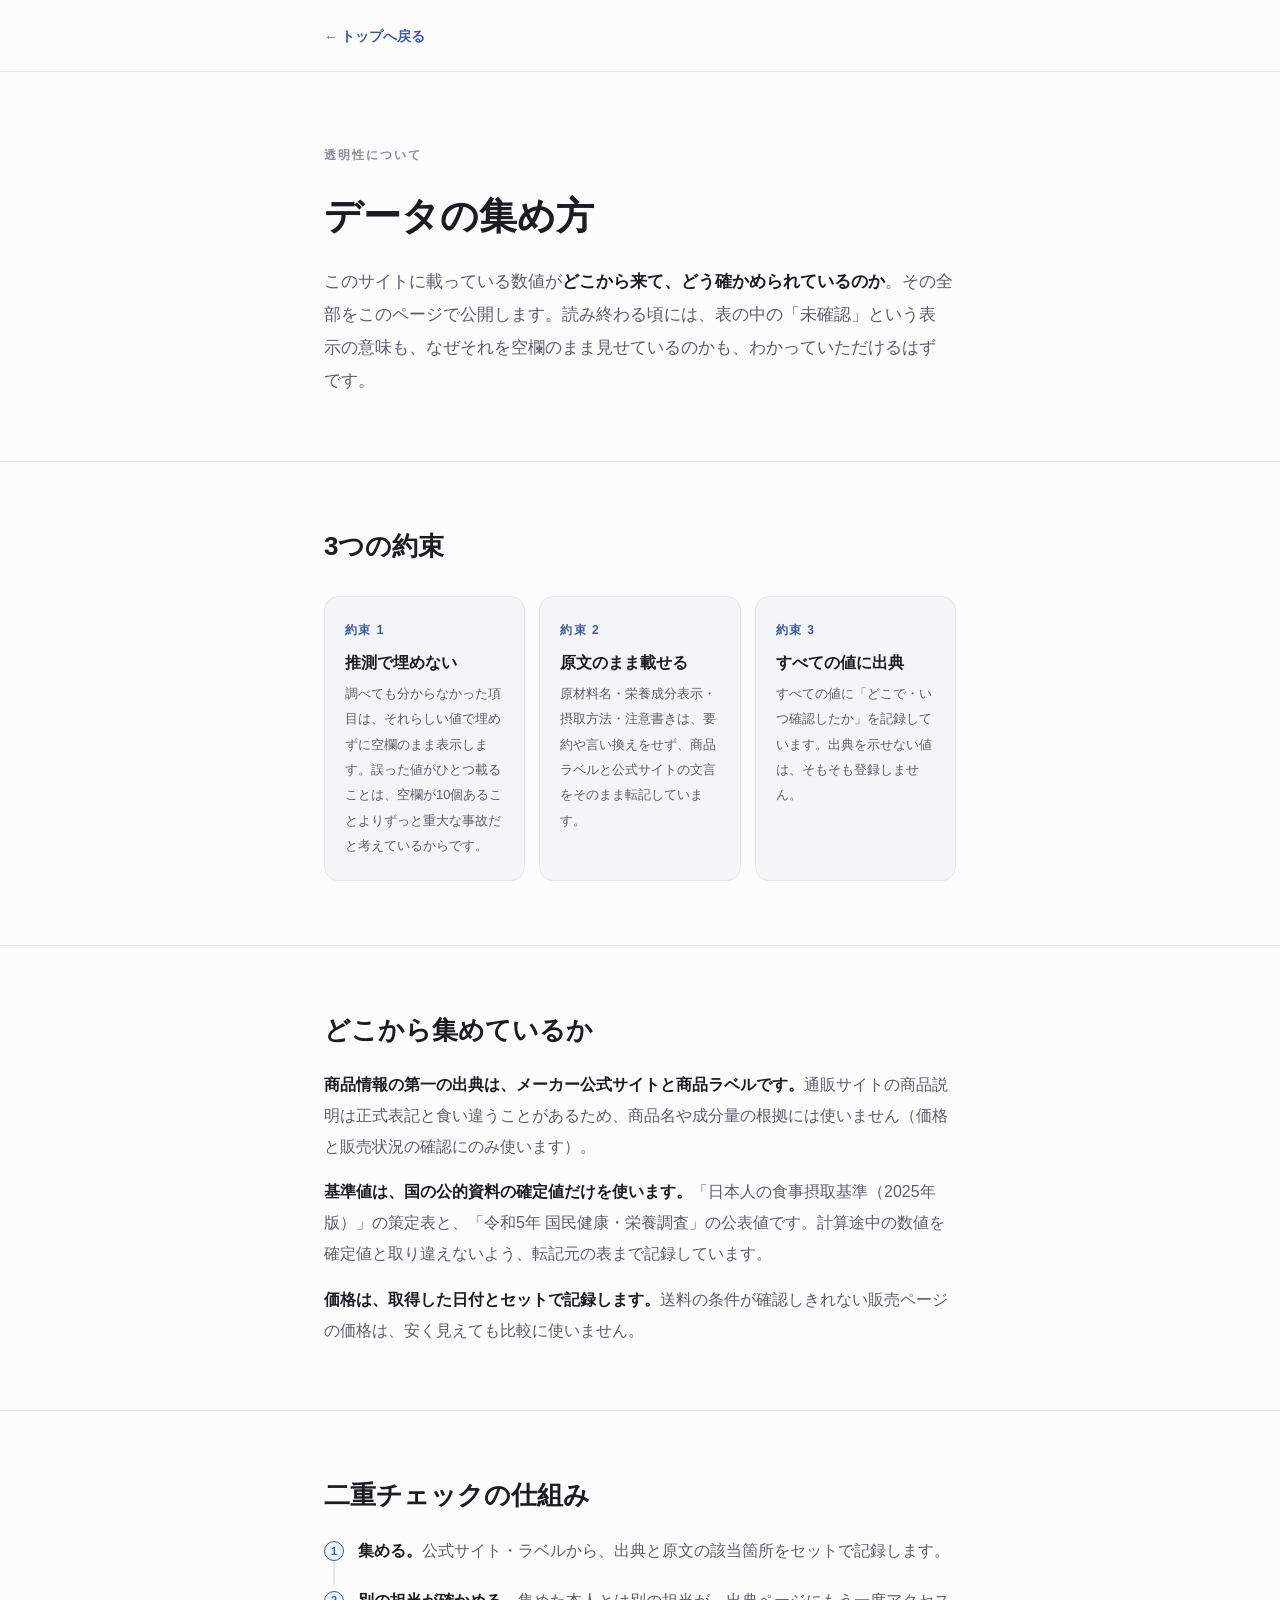
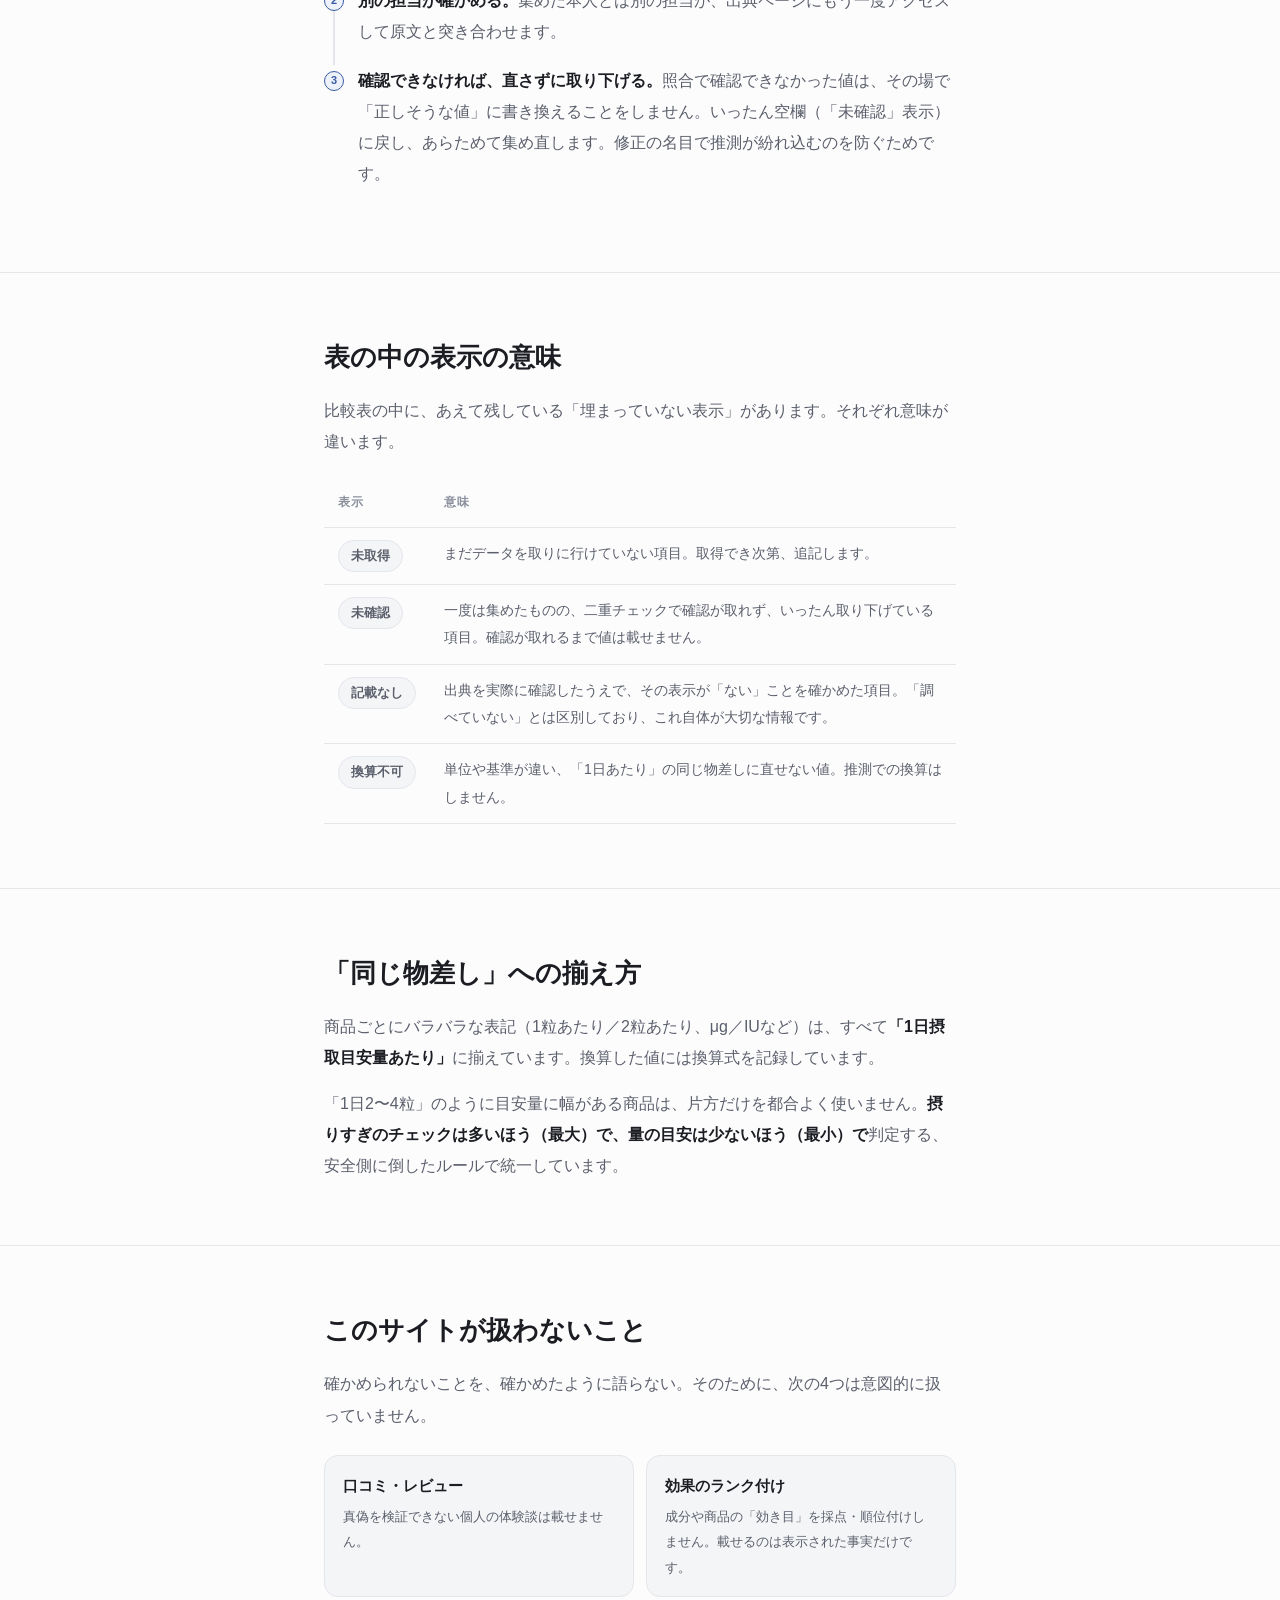
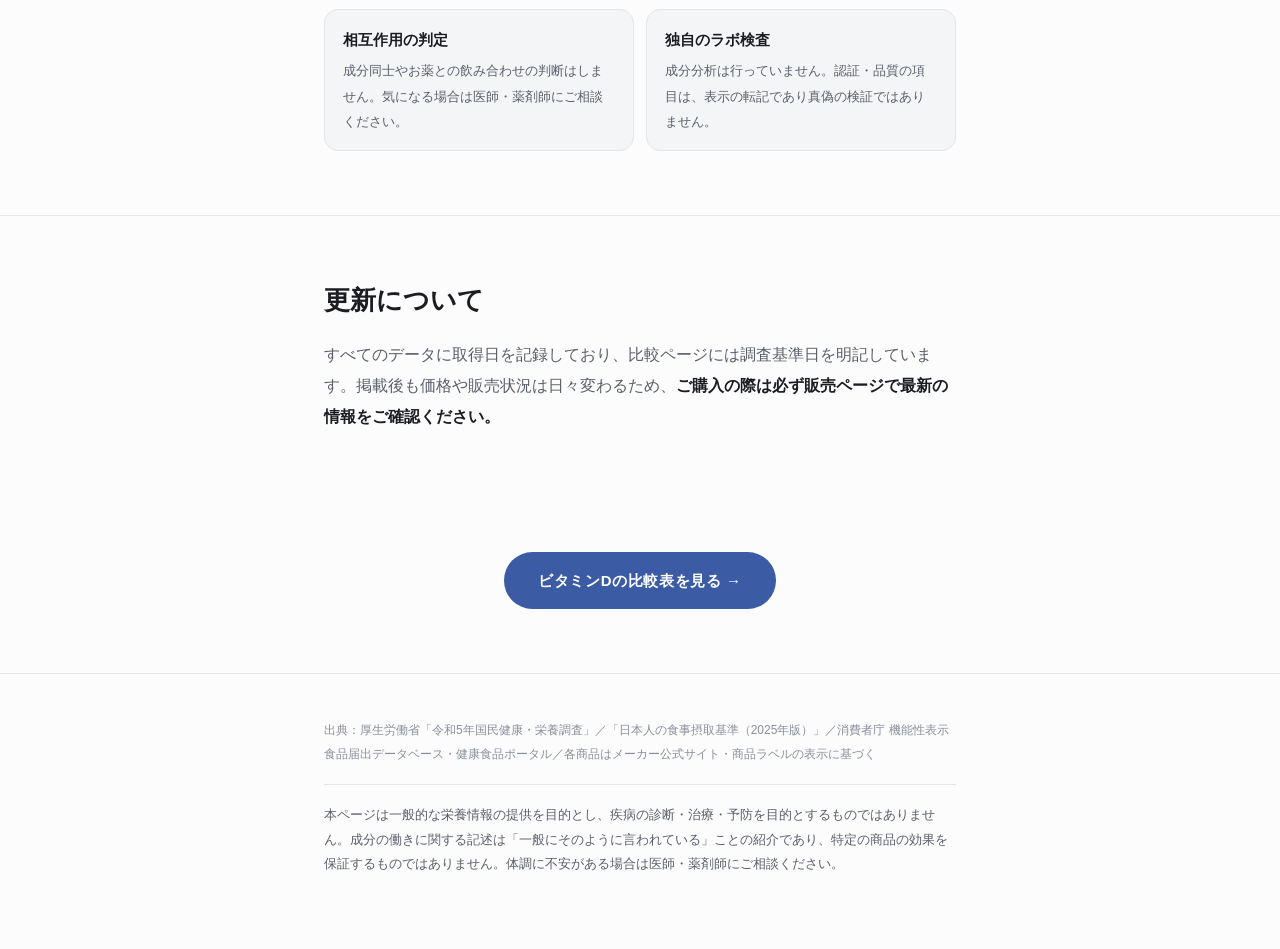
==== about-data.html @ ebb25e38 "プラスボタン20%縮小+B20透明性ページ「データの集め方」新設+テスト用商品画像26/30件(楽天API画像への差替前提)" ====
<!doctype html>
<html lang="ja">
<head>
<meta charset="utf-8">
<meta name="viewport" content="width=device-width, initial-scale=1">
<meta name="robots" content="noindex">
<meta property="og:title" content="データの集め方 | 1日に必要なビタミン・ミネラルの、まとめサイト">
<meta property="og:description" content="このサイトの数値がどこから来て、どう確かめられているか。収集の原則・二重チェック・表示の意味をすべて公開します。">
<meta property="og:type" content="article">
<meta property="og:url" content="https://takemoritoshihiko-png.github.io/supplement-db-site/about-data.html">
<meta name="twitter:card" content="summary">
<title>データの集め方 | 1日に必要なビタミン・ミネラルの、まとめサイト</title>
</head>
<body>
<style>
  :root {
    --bg: #FCFCFD; --surface: #F4F5F7; --ink: #1B1D22; --ink2: #5B5F6B; --ink3: #8A8F9B;
    --line: #E4E6EA; --track: #E9EBEF;
    --g1: #3B5BA5; --g1-soft: #EDF1FA; --g1-line: #C9D5EE;
    --g2: #B65C1F; --g2-soft: #FAF0E7; --g2-line: #EBD3BE;
    --ok: #2E7D4F; --ok-soft: #E8F4EC;
  }
  @media (prefers-color-scheme: dark) {
    :root:not([data-theme="light"]) {
      --bg: #15161A; --surface: #1D1F25; --ink: #ECEDF0; --ink2: #9AA0AC; --ink3: #6E7480;
      --line: #2A2D35; --track: #262932;
      --g1: #5E7FD1; --g1-soft: #1D2434; --g1-line: #31405E;
      --g2: #C97B3E; --g2-soft: #2A2018; --g2-line: #4A3521;
      --ok: #5CAD7F; --ok-soft: #1C2B22;
    }
  }
  :root[data-theme="dark"] {
    --bg: #15161A; --surface: #1D1F25; --ink: #ECEDF0; --ink2: #9AA0AC; --ink3: #6E7480;
    --line: #2A2D35; --track: #262932;
    --g1: #5E7FD1; --g1-soft: #1D2434; --g1-line: #31405E;
    --g2: #C97B3E; --g2-soft: #2A2018; --g2-line: #4A3521;
    --ok: #5CAD7F; --ok-soft: #1C2B22;
  }
  * { margin:0; padding:0; box-sizing:border-box; }
  body { background:var(--bg); color:var(--ink); font-family:"Hiragino Kaku Gothic ProN","Hiragino Sans","Yu Gothic Medium","Yu Gothic","Noto Sans JP","Meiryo",sans-serif; font-size:16px; line-height:1.95; -webkit-font-smoothing:antialiased; font-feature-settings:"palt"; }
  .wrap { max-width:680px; margin:0 auto; padding:0 24px; }
  section { padding:64px 0; border-bottom:1px solid var(--line); }
  section:last-of-type { border-bottom:none; }
  .eyebrow { font-size:12px; font-weight:700; letter-spacing:0.16em; color:var(--ink3); margin-bottom:20px; }
  h1 { font-size:clamp(27px,4.4vw,38px); font-weight:800; line-height:1.5; text-wrap:balance; }
  h2 { font-size:clamp(20px,3vw,26px); font-weight:800; line-height:1.55; text-wrap:balance; margin-bottom:18px; }
  .lede { font-size:17px; color:var(--ink2); margin-top:20px; text-wrap:pretty; }
  p.body { color:var(--ink2); margin-top:14px; }
  p.body strong, .lede strong { color:var(--ink); font-weight:700; }
  .note { font-size:13.5px; line-height:1.9; color:var(--ink2); margin-top:16px; }

  .topbar { padding:20px 0; border-bottom:1px solid var(--line); }
  .topbar a { font-size:13.5px; font-weight:700; color:var(--g1); text-decoration:none; }

  .hero { padding:72px 0 64px; border-bottom:1px solid var(--line); }

  .promise { display:grid; grid-template-columns:1fr 1fr 1fr; gap:14px; margin-top:30px; }
  @media (max-width:820px){ .promise { grid-template-columns:1fr; } }
  .promise .c { border:1px solid var(--line); border-radius:14px; padding:22px 20px; background:var(--surface); }
  .promise .n { font-size:12px; font-weight:800; letter-spacing:0.12em; color:var(--g1); margin-bottom:8px; }
  .promise h3 { font-size:16px; font-weight:800; margin-bottom:6px; line-height:1.5; }
  .promise p { font-size:13px; color:var(--ink2); }

  ul.steps { list-style:none; margin-top:20px; }
  ul.steps li { position:relative; padding:0 0 18px 34px; color:var(--ink2); }
  ul.steps li::before { content:""; position:absolute; left:9px; top:12px; bottom:0; width:2px; background:var(--line); }
  ul.steps li:last-child::before { display:none; }
  ul.steps li i { position:absolute; left:0; top:6px; width:20px; height:20px; border-radius:100px; background:var(--g1-soft); border:1.5px solid var(--g1); color:var(--g1); font-style:normal; font-size:11px; font-weight:800; display:flex; align-items:center; justify-content:center; }
  ul.steps li strong { color:var(--ink); font-weight:800; }

  table.terms { width:100%; border-collapse:collapse; margin-top:22px; font-size:14px; }
  table.terms th, table.terms td { text-align:left; padding:12px 14px; border-bottom:1px solid var(--line); vertical-align:top; }
  table.terms th { font-size:12px; letter-spacing:0.08em; color:var(--ink3); font-weight:700; white-space:nowrap; }
  table.terms td.t { white-space:nowrap; font-weight:800; }
  table.terms td.t span { display:inline-block; font-size:12.5px; padding:3px 12px; border-radius:100px; background:var(--surface); border:1px solid var(--line); color:var(--ink2); }
  table.terms td.d { color:var(--ink2); }
  @media (max-width:640px){
    table.terms, table.terms tbody, table.terms tr, table.terms td, table.terms th { display:block; }
    table.terms thead { display:none; }
    table.terms tr { padding:14px 0; border-bottom:1px solid var(--line); }
    table.terms td { padding:2px 0; border-bottom:none; }
  }

  .exclude { display:grid; grid-template-columns:1fr 1fr; gap:12px; margin-top:24px; }
  @media (max-width:640px){ .exclude { grid-template-columns:1fr; } }
  .exclude .x { border:1px solid var(--line); border-radius:14px; padding:16px 18px; background:var(--surface); font-size:13px; color:var(--ink2); }
  .exclude .x b { display:block; font-size:14.5px; color:var(--ink); margin-bottom:4px; }

  .backcta { text-align:center; padding:56px 0 64px; }
  .btn { display:inline-block; padding:14px 34px; border-radius:100px; background:var(--g1); color:#fff; font-size:15px; font-weight:800; text-decoration:none; letter-spacing:0.04em; }
  :root[data-theme="dark"] .btn { color:#101114; }
  @media (prefers-color-scheme: dark) { :root:not([data-theme="light"]) .btn { color:#101114; } }

  footer { padding:44px 0 72px; border-top:1px solid var(--line); }
  footer .src { font-size:12px; line-height:2; color:var(--ink3); }
  footer .legal { font-size:12.5px; color:var(--ink2); margin-top:18px; padding-top:18px; border-top:1px solid var(--line); }
</style>

<div class="topbar"><div class="wrap"><a href="index.html">← トップへ戻る</a></div></div>

<div class="hero">
  <div class="wrap">
    <div class="eyebrow">透明性について</div>
    <h1>データの集め方</h1>
    <p class="lede">このサイトに載っている数値が<strong>どこから来て、どう確かめられているのか</strong>。その全部をこのページで公開します。読み終わる頃には、表の中の「未確認」という表示の意味も、なぜそれを空欄のまま見せているのかも、わかっていただけるはずです。</p>
  </div>
</div>

<section>
  <div class="wrap">
    <h2>3つの約束</h2>
    <div class="promise">
      <div class="c"><div class="n">約束 1</div><h3>推測で埋めない</h3><p>調べても分からなかった項目は、それらしい値で埋めずに空欄のまま表示します。誤った値がひとつ載ることは、空欄が10個あることよりずっと重大な事故だと考えているからです。</p></div>
      <div class="c"><div class="n">約束 2</div><h3>原文のまま載せる</h3><p>原材料名・栄養成分表示・摂取方法・注意書きは、要約や言い換えをせず、商品ラベルと公式サイトの文言をそのまま転記しています。</p></div>
      <div class="c"><div class="n">約束 3</div><h3>すべての値に出典</h3><p>すべての値に「どこで・いつ確認したか」を記録しています。出典を示せない値は、そもそも登録しません。</p></div>
    </div>
  </div>
</section>

<section>
  <div class="wrap">
    <h2>どこから集めているか</h2>
    <p class="body"><strong>商品情報の第一の出典は、メーカー公式サイトと商品ラベルです。</strong>通販サイトの商品説明は正式表記と食い違うことがあるため、商品名や成分量の根拠には使いません（価格と販売状況の確認にのみ使います）。</p>
    <p class="body"><strong>基準値は、国の公的資料の確定値だけを使います。</strong>「日本人の食事摂取基準（2025年版）」の策定表と、「令和5年 国民健康・栄養調査」の公表値です。計算途中の数値を確定値と取り違えないよう、転記元の表まで記録しています。</p>
    <p class="body"><strong>価格は、取得した日付とセットで記録します。</strong>送料の条件が確認しきれない販売ページの価格は、安く見えても比較に使いません。</p>
  </div>
</section>

<section>
  <div class="wrap">
    <h2>二重チェックの仕組み</h2>
    <ul class="steps">
      <li><i>1</i><strong>集める。</strong>公式サイト・ラベルから、出典と原文の該当箇所をセットで記録します。</li>
      <li><i>2</i><strong>別の担当が確かめる。</strong>集めた本人とは別の担当が、出典ページにもう一度アクセスして原文と突き合わせます。</li>
      <li><i>3</i><strong>確認できなければ、直さずに取り下げる。</strong>照合で確認できなかった値は、その場で「正しそうな値」に書き換えることをしません。いったん空欄（「未確認」表示）に戻し、あらためて集め直します。修正の名目で推測が紛れ込むのを防ぐためです。</li>
    </ul>
  </div>
</section>

<section>
  <div class="wrap">
    <h2>表の中の表示の意味</h2>
    <p class="body">比較表の中に、あえて残している「埋まっていない表示」があります。それぞれ意味が違います。</p>
    <table class="terms">
      <thead><tr><th>表示</th><th>意味</th></tr></thead>
      <tbody>
        <tr><td class="t"><span>未取得</span></td><td class="d">まだデータを取りに行けていない項目。取得でき次第、追記します。</td></tr>
        <tr><td class="t"><span>未確認</span></td><td class="d">一度は集めたものの、二重チェックで確認が取れず、いったん取り下げている項目。確認が取れるまで値は載せません。</td></tr>
        <tr><td class="t"><span>記載なし</span></td><td class="d">出典を実際に確認したうえで、その表示が「ない」ことを確かめた項目。「調べていない」とは区別しており、これ自体が大切な情報です。</td></tr>
        <tr><td class="t"><span>換算不可</span></td><td class="d">単位や基準が違い、「1日あたり」の同じ物差しに直せない値。推測での換算はしません。</td></tr>
      </tbody>
    </table>
  </div>
</section>

<section>
  <div class="wrap">
    <h2>「同じ物差し」への揃え方</h2>
    <p class="body">商品ごとにバラバラな表記（1粒あたり／2粒あたり、μg／IUなど）は、すべて<strong>「1日摂取目安量あたり」</strong>に揃えています。換算した値には換算式を記録しています。</p>
    <p class="body">「1日2〜4粒」のように目安量に幅がある商品は、片方だけを都合よく使いません。<strong>摂りすぎのチェックは多いほう（最大）で、量の目安は少ないほう（最小）で</strong>判定する、安全側に倒したルールで統一しています。</p>
  </div>
</section>

<section>
  <div class="wrap">
    <h2>このサイトが扱わないこと</h2>
    <p class="body">確かめられないことを、確かめたように語らない。そのために、次の4つは意図的に扱っていません。</p>
    <div class="exclude">
      <div class="x"><b>口コミ・レビュー</b>真偽を検証できない個人の体験談は載せません。</div>
      <div class="x"><b>効果のランク付け</b>成分や商品の「効き目」を採点・順位付けしません。載せるのは表示された事実だけです。</div>
      <div class="x"><b>相互作用の判定</b>成分同士やお薬との飲み合わせの判断はしません。気になる場合は医師・薬剤師にご相談ください。</div>
      <div class="x"><b>独自のラボ検査</b>成分分析は行っていません。認証・品質の項目は、表示の転記であり真偽の検証ではありません。</div>
    </div>
  </div>
</section>

<section>
  <div class="wrap">
    <h2>更新について</h2>
    <p class="body">すべてのデータに取得日を記録しており、比較ページには調査基準日を明記しています。掲載後も価格や販売状況は日々変わるため、<strong>ご購入の際は必ず販売ページで最新の情報をご確認ください。</strong></p>
  </div>
</section>

<div class="backcta">
  <a class="btn" href="vitamin-d.html">ビタミンDの比較表を見る →</a>
</div>

<footer>
  <div class="wrap">
    <div class="src">出典：厚生労働省「令和5年国民健康・栄養調査」／「日本人の食事摂取基準（2025年版）」／消費者庁 機能性表示食品届出データベース・健康食品ポータル／各商品はメーカー公式サイト・商品ラベルの表示に基づく</div>
    <div class="legal">本ページは一般的な栄養情報の提供を目的とし、疾病の診断・治療・予防を目的とするものではありません。成分の働きに関する記述は「一般にそのように言われている」ことの紹介であり、特定の商品の効果を保証するものではありません。体調に不安がある場合は医師・薬剤師にご相談ください。</div>
  </div>
</footer>
</body>
</html>
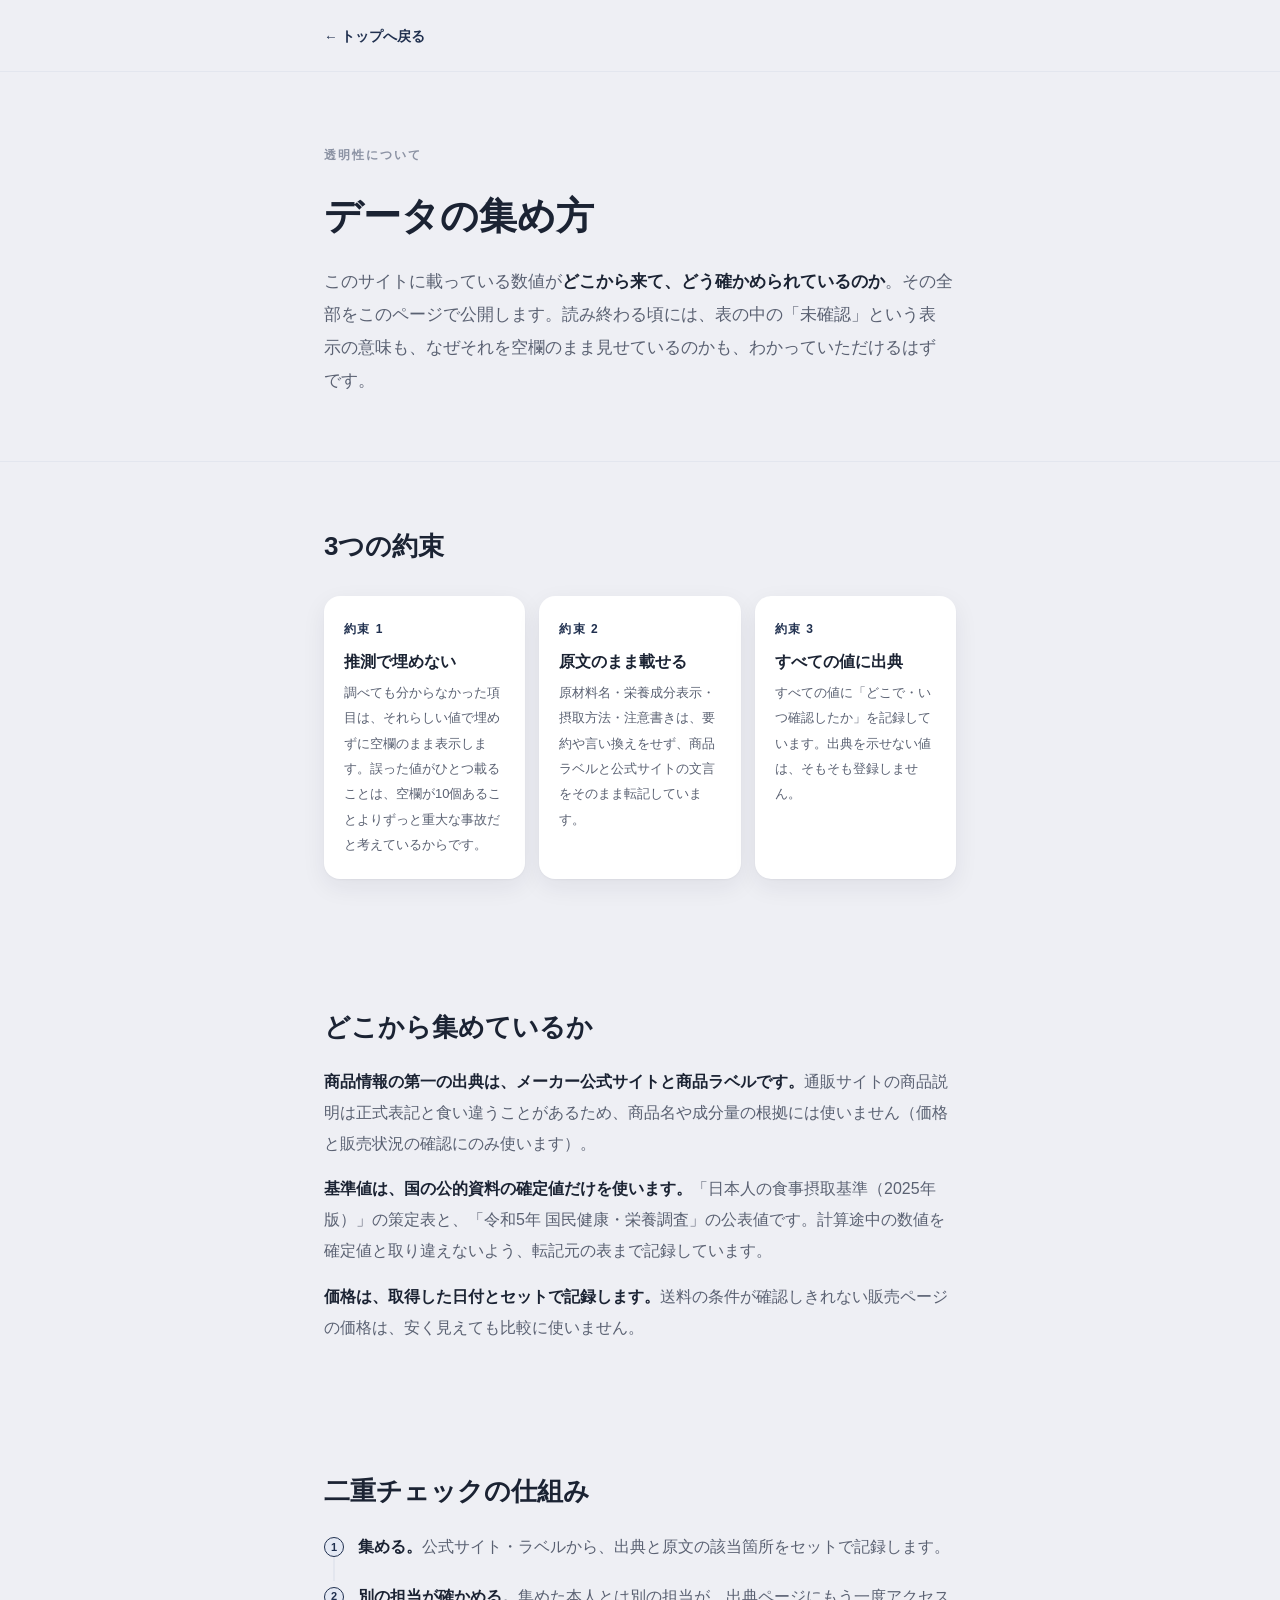
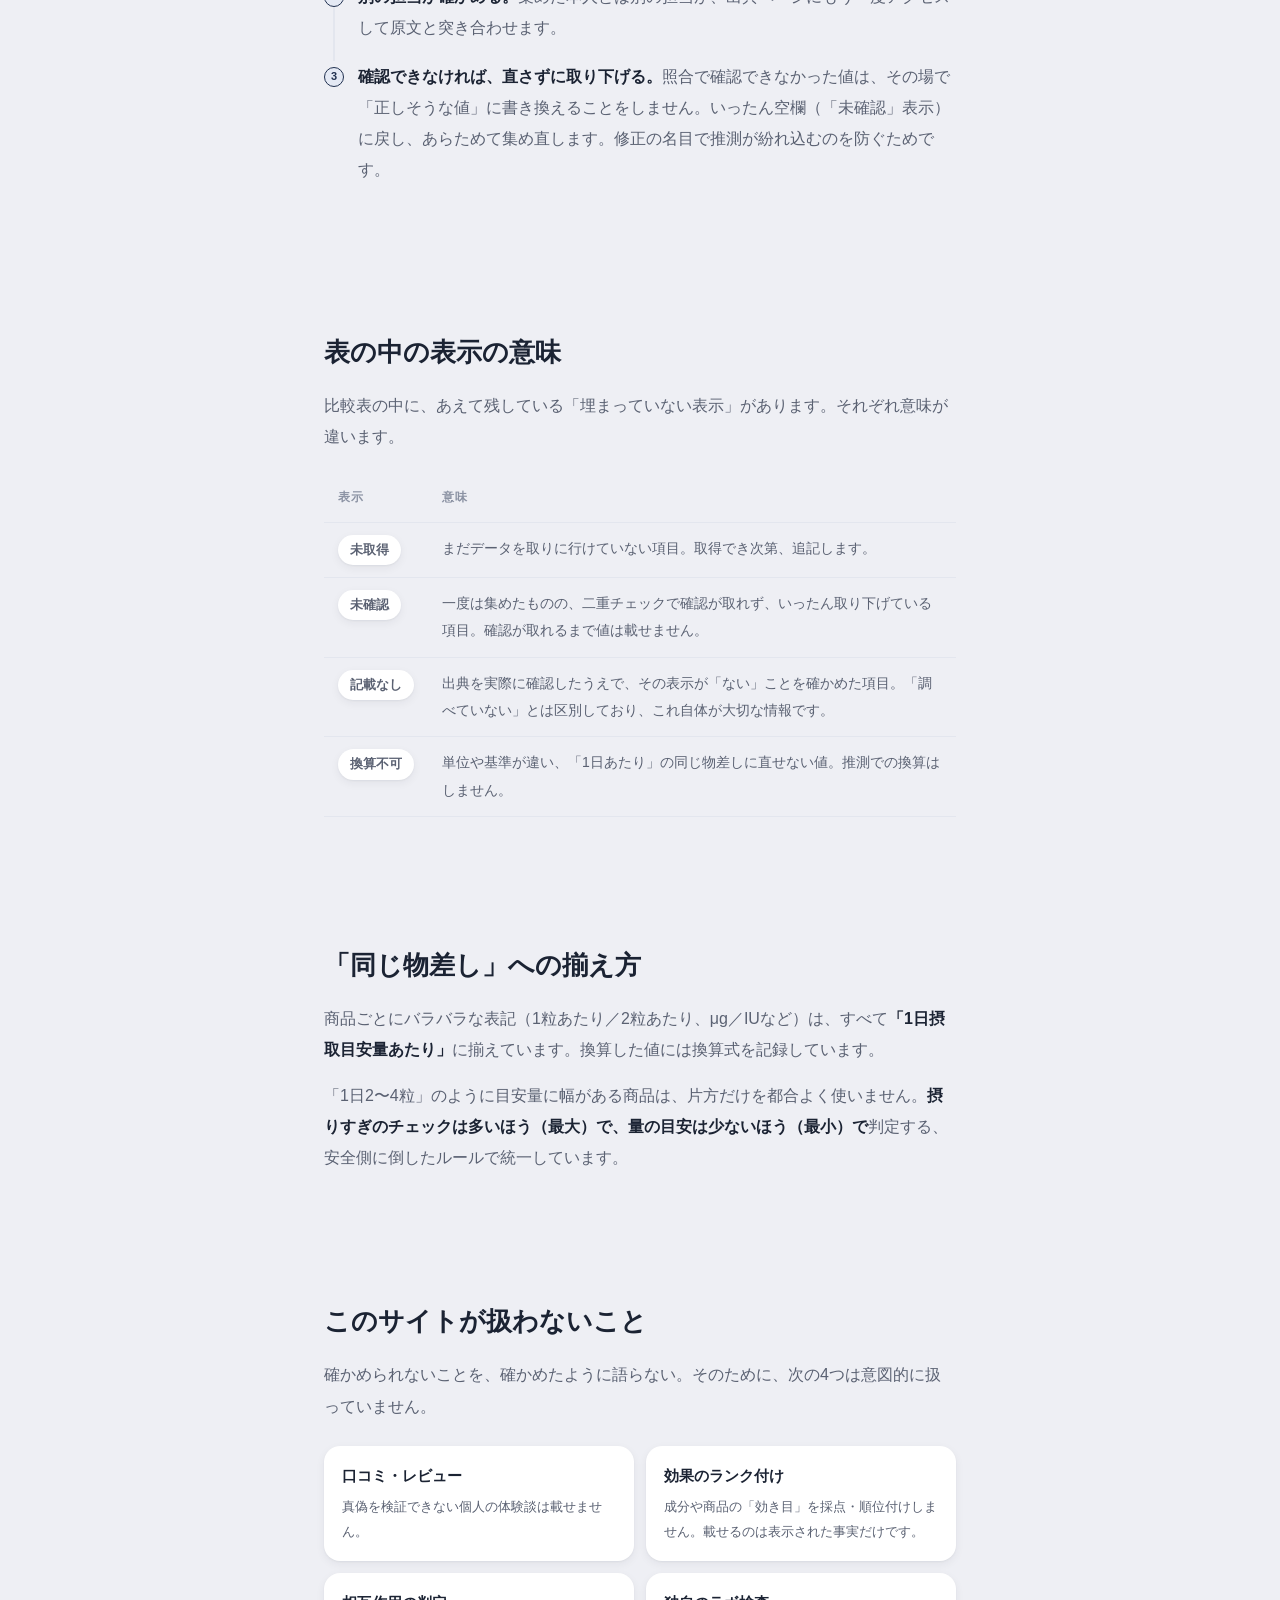
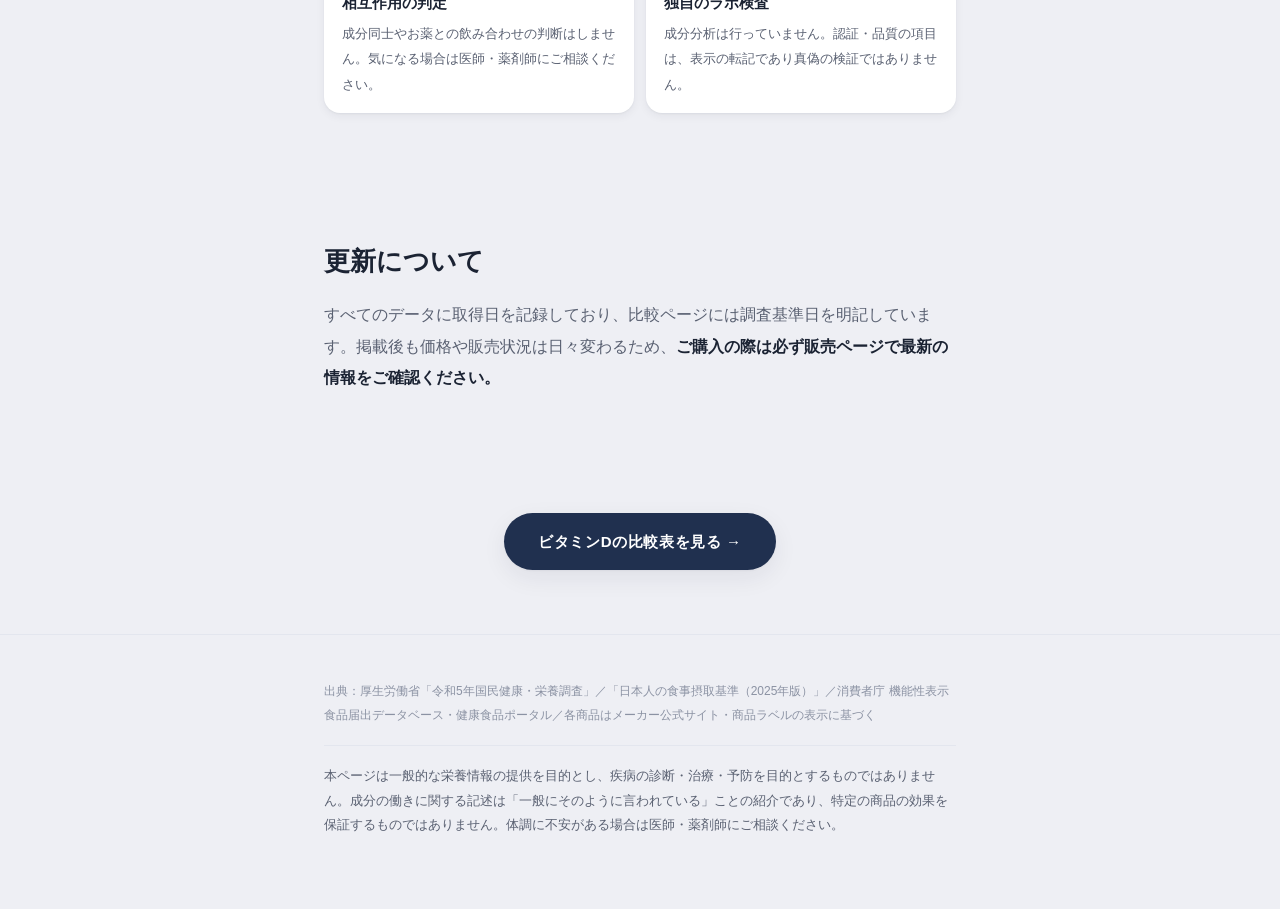
==== commit 19cd8ad8: "デザイン仕上げ(全ページ統一・自己検品反映)" ====
--- a/about-data.html
+++ b/about-data.html
@@ -14,10 +14,10 @@
 <body>
 <style>
   :root {
-    --bg: #FCFCFD; --surface: #F4F5F7; --ink: #1B1D22; --ink2: #5B5F6B; --ink3: #8A8F9B;
-    --line: #E4E6EA; --track: #E9EBEF;
-    --g1: #3B5BA5; --g1-soft: #EDF1FA; --g1-line: #C9D5EE;
-    --g2: #B65C1F; --g2-soft: #FAF0E7; --g2-line: #EBD3BE;
+    --bg: #EEEFF4; --surface: #FFFFFF; --ink: #1B2333; --ink2: #5A6172; --ink3: #8B92A3;
+    --line: #E3E6EE; --track: #E7EAF1;
+    --g1: #20304F; --g1-soft: #E4E9F4; --g1-line: #CBD5E8;
+    --g2: #C25E2E; --g2-soft: #F7E7DA; --g2-line: #E8C9B2;
     --ok: #2E7D4F; --ok-soft: #E8F4EC;
   }
   @media (prefers-color-scheme: dark) {
@@ -94,6 +94,14 @@
   footer { padding:44px 0 72px; border-top:1px solid var(--line); }
   footer .src { font-size:12px; line-height:2; color:var(--ink3); }
   footer .legal { font-size:12.5px; color:var(--ink2); margin-top:18px; padding-top:18px; border-top:1px solid var(--line); }
+
+  /* DESIGN v1.0 上書き(正本: docs/DESIGN.md) */
+  :root { --shadow:0 1px 2px rgba(27,35,51,.04), 0 8px 24px rgba(27,35,51,.07); --shadow-sm:0 1px 2px rgba(27,35,51,.05), 0 3px 10px rgba(27,35,51,.06); }
+  section { border-bottom:none; }
+  .promise .c { border:none; background:var(--surface); box-shadow:var(--shadow); border-radius:16px; }
+  .exclude .x { border:none; background:var(--surface); box-shadow:var(--shadow-sm); border-radius:16px; }
+  table.terms td.t span { background:var(--surface); border:none; box-shadow:var(--shadow-sm); }
+  .btn { box-shadow:var(--shadow); }
 </style>
 
 <div class="topbar"><div class="wrap"><a href="index.html">← トップへ戻る</a></div></div>
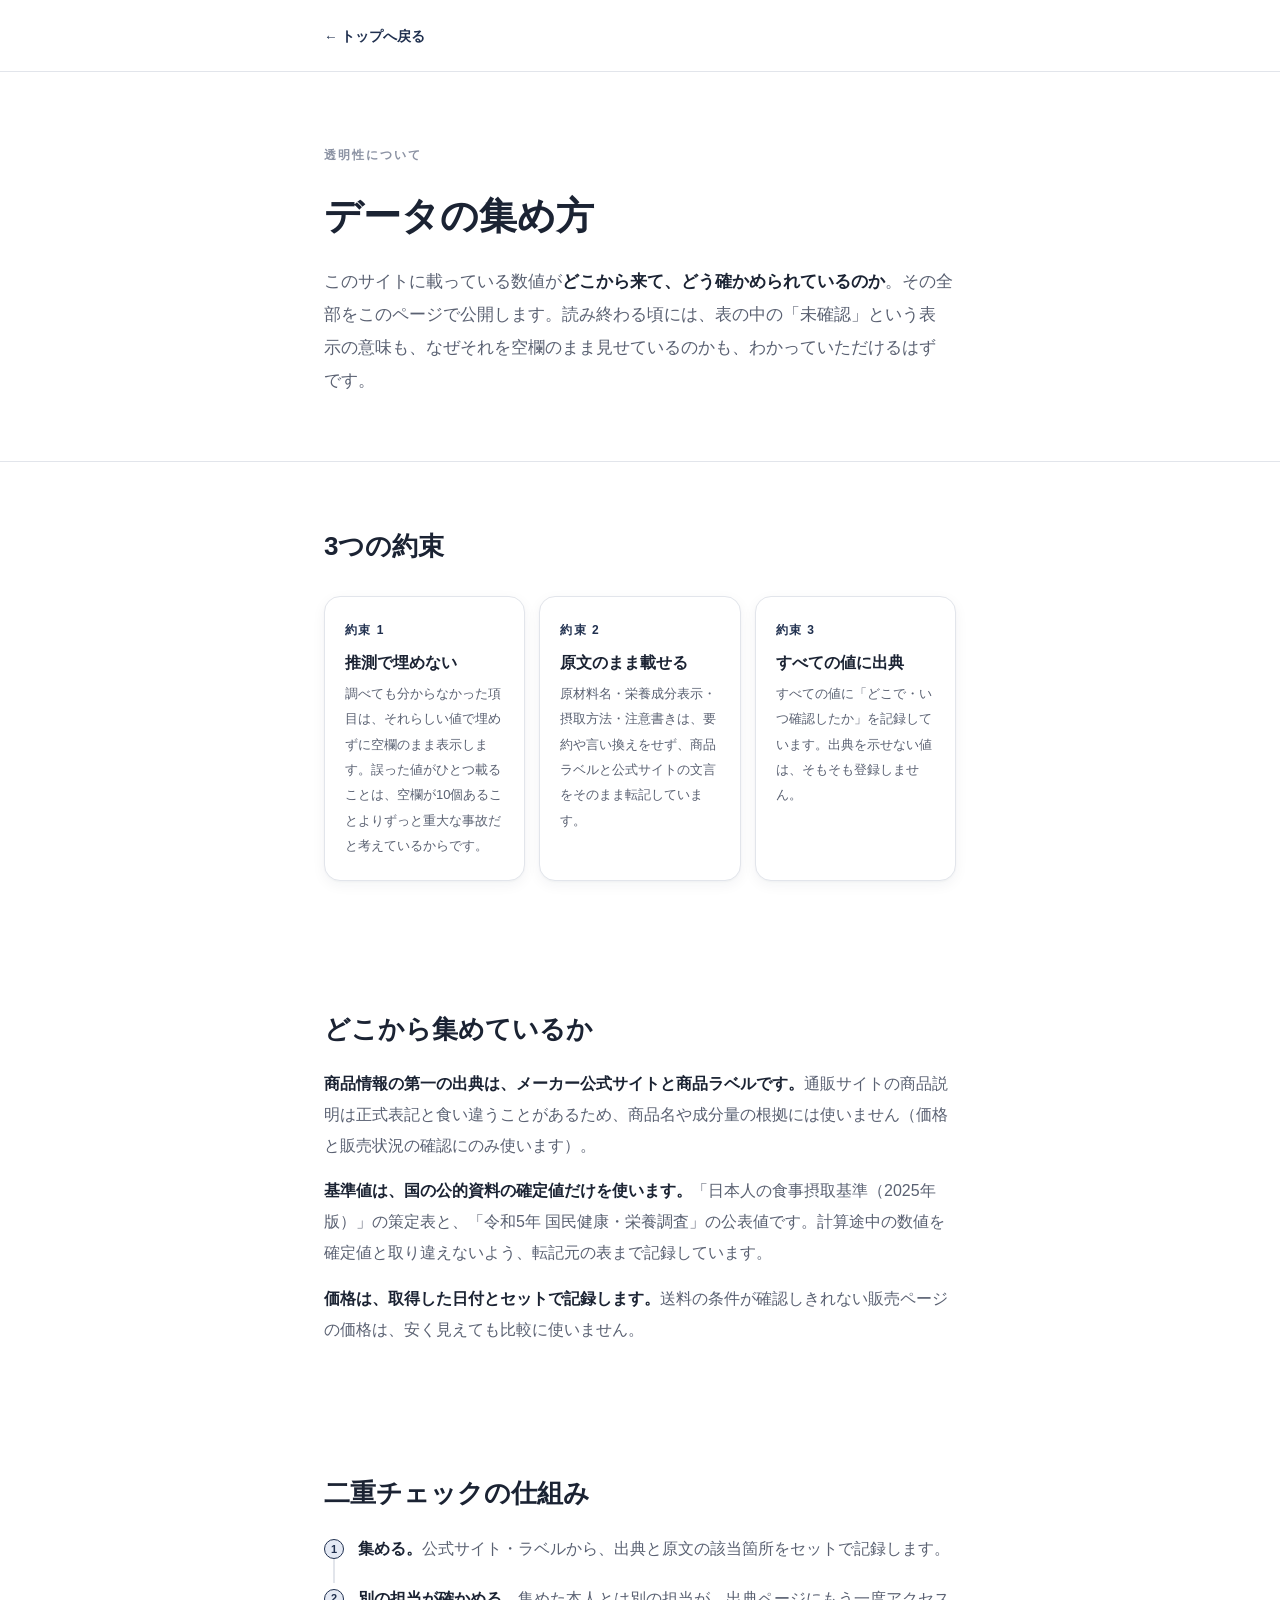
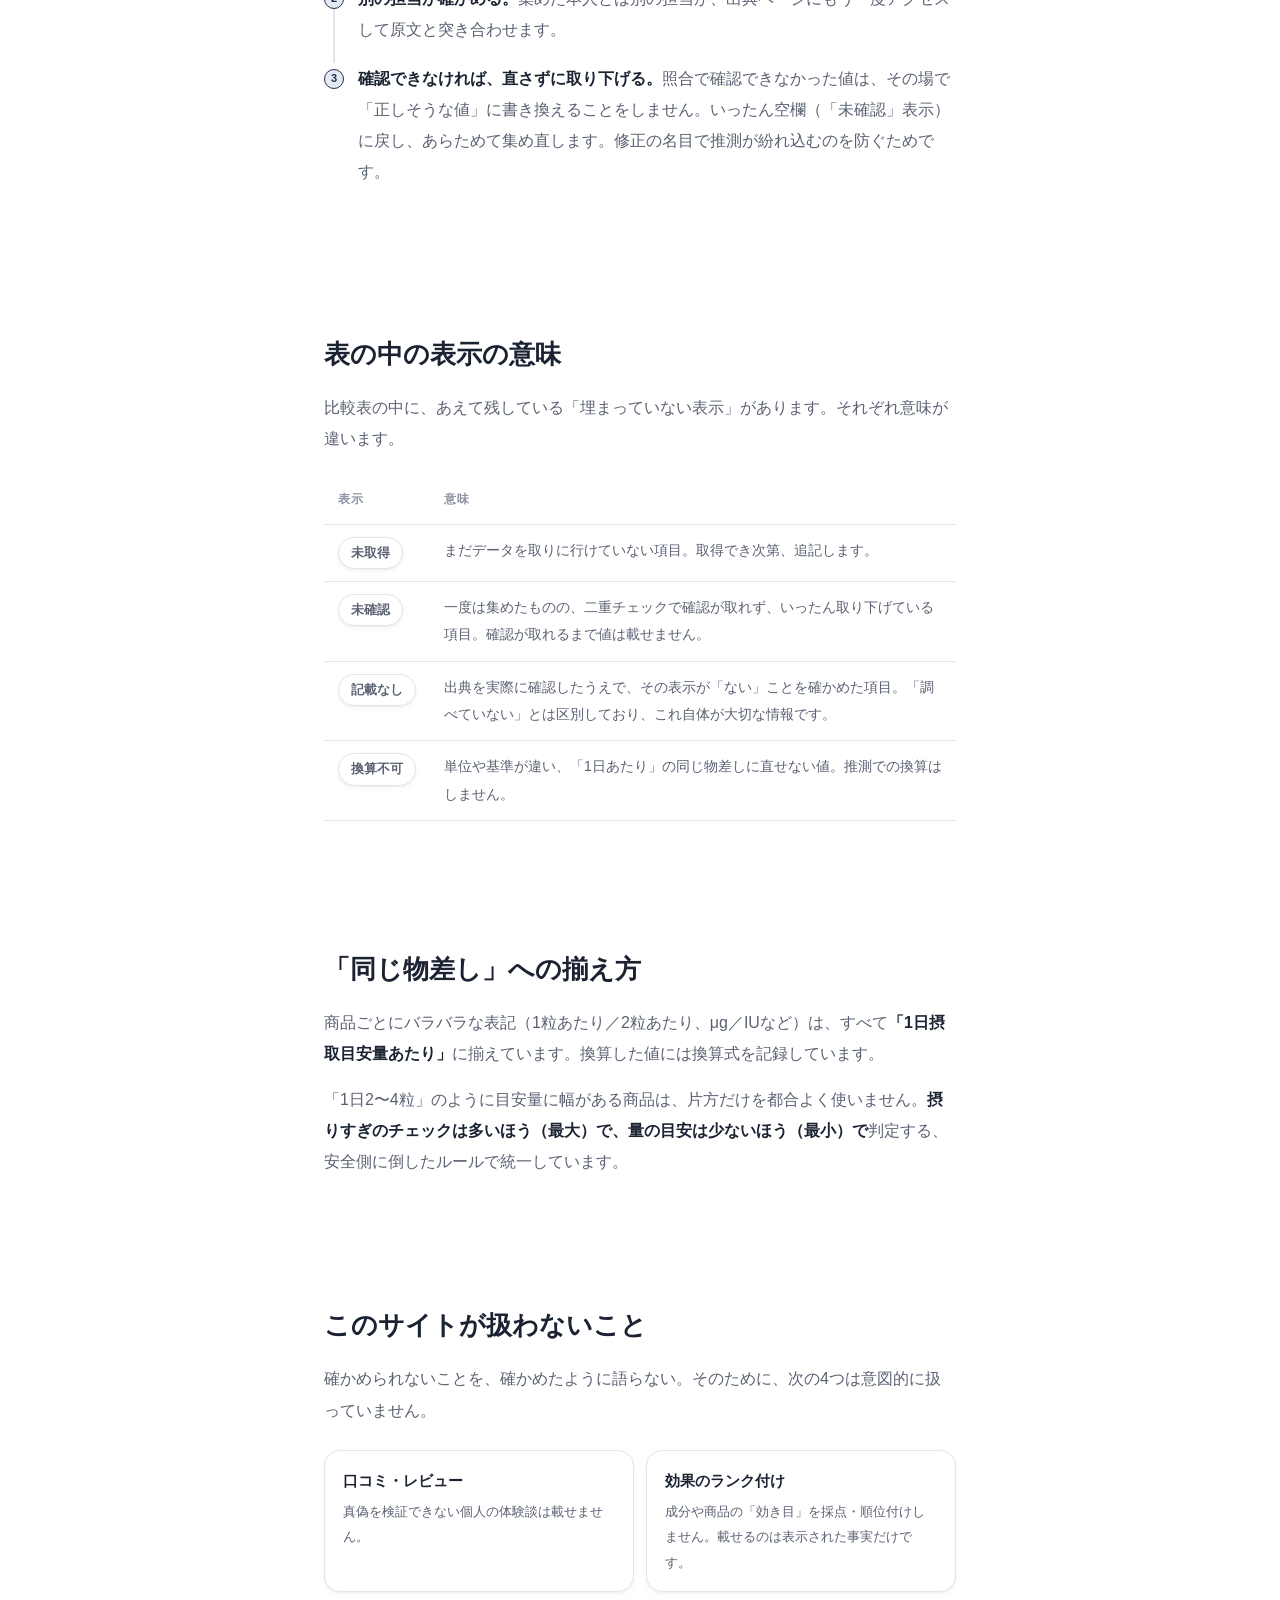
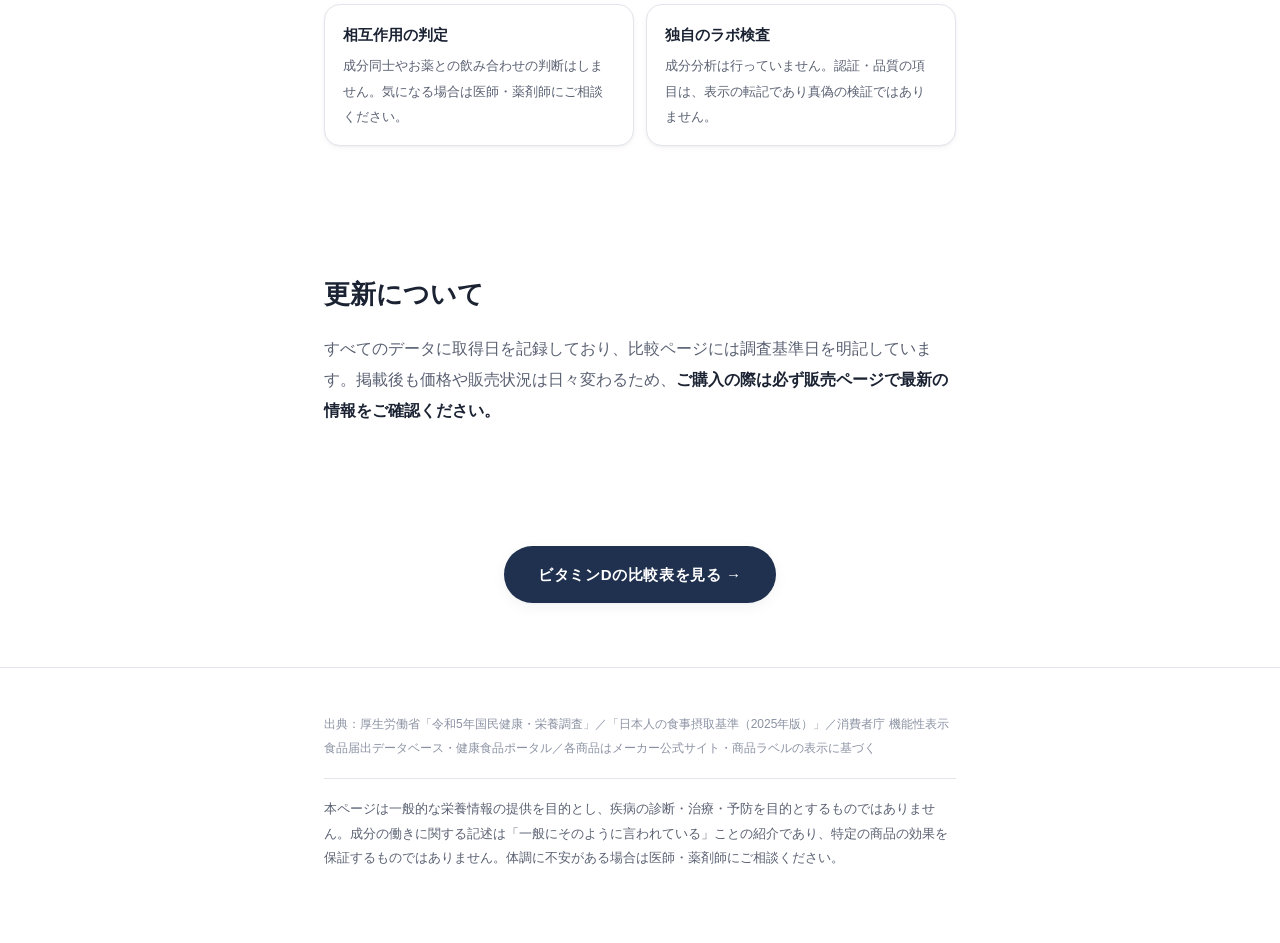
==== commit 31348080: "白背景+細枠線デザインへ訂正・表セルゲージ廃止" ====
--- a/about-data.html
+++ b/about-data.html
@@ -14,8 +14,8 @@
 <body>
 <style>
   :root {
-    --bg: #EEEFF4; --surface: #FFFFFF; --ink: #1B2333; --ink2: #5A6172; --ink3: #8B92A3;
-    --line: #E3E6EE; --track: #E7EAF1;
+    --bg: #FFFFFF; --surface: #FFFFFF; --ink: #1B2333; --ink2: #5A6172; --ink3: #8B92A3;
+    --line: #E2E5EB; --track: #EEF0F4;
     --g1: #20304F; --g1-soft: #E4E9F4; --g1-line: #CBD5E8;
     --g2: #C25E2E; --g2-soft: #F7E7DA; --g2-line: #E8C9B2;
     --ok: #2E7D4F; --ok-soft: #E8F4EC;
@@ -96,11 +96,11 @@
   footer .legal { font-size:12.5px; color:var(--ink2); margin-top:18px; padding-top:18px; border-top:1px solid var(--line); }
 
   /* DESIGN v1.0 上書き(正本: docs/DESIGN.md) */
-  :root { --shadow:0 1px 2px rgba(27,35,51,.04), 0 8px 24px rgba(27,35,51,.07); --shadow-sm:0 1px 2px rgba(27,35,51,.05), 0 3px 10px rgba(27,35,51,.06); }
+  :root { --shadow:0 1px 2px rgba(27,35,51,.03), 0 4px 14px rgba(27,35,51,.05); --shadow-sm:0 1px 2px rgba(27,35,51,.04), 0 2px 6px rgba(27,35,51,.04); }
   section { border-bottom:none; }
-  .promise .c { border:none; background:var(--surface); box-shadow:var(--shadow); border-radius:16px; }
-  .exclude .x { border:none; background:var(--surface); box-shadow:var(--shadow-sm); border-radius:16px; }
-  table.terms td.t span { background:var(--surface); border:none; box-shadow:var(--shadow-sm); }
+  .promise .c { border:1px solid var(--line); background:var(--surface); box-shadow:var(--shadow); border-radius:16px; }
+  .exclude .x { border:1px solid var(--line); background:var(--surface); box-shadow:var(--shadow-sm); border-radius:16px; }
+  table.terms td.t span { background:var(--surface); border:1px solid var(--line); box-shadow:var(--shadow-sm); }
   .btn { box-shadow:var(--shadow); }
 </style>
 
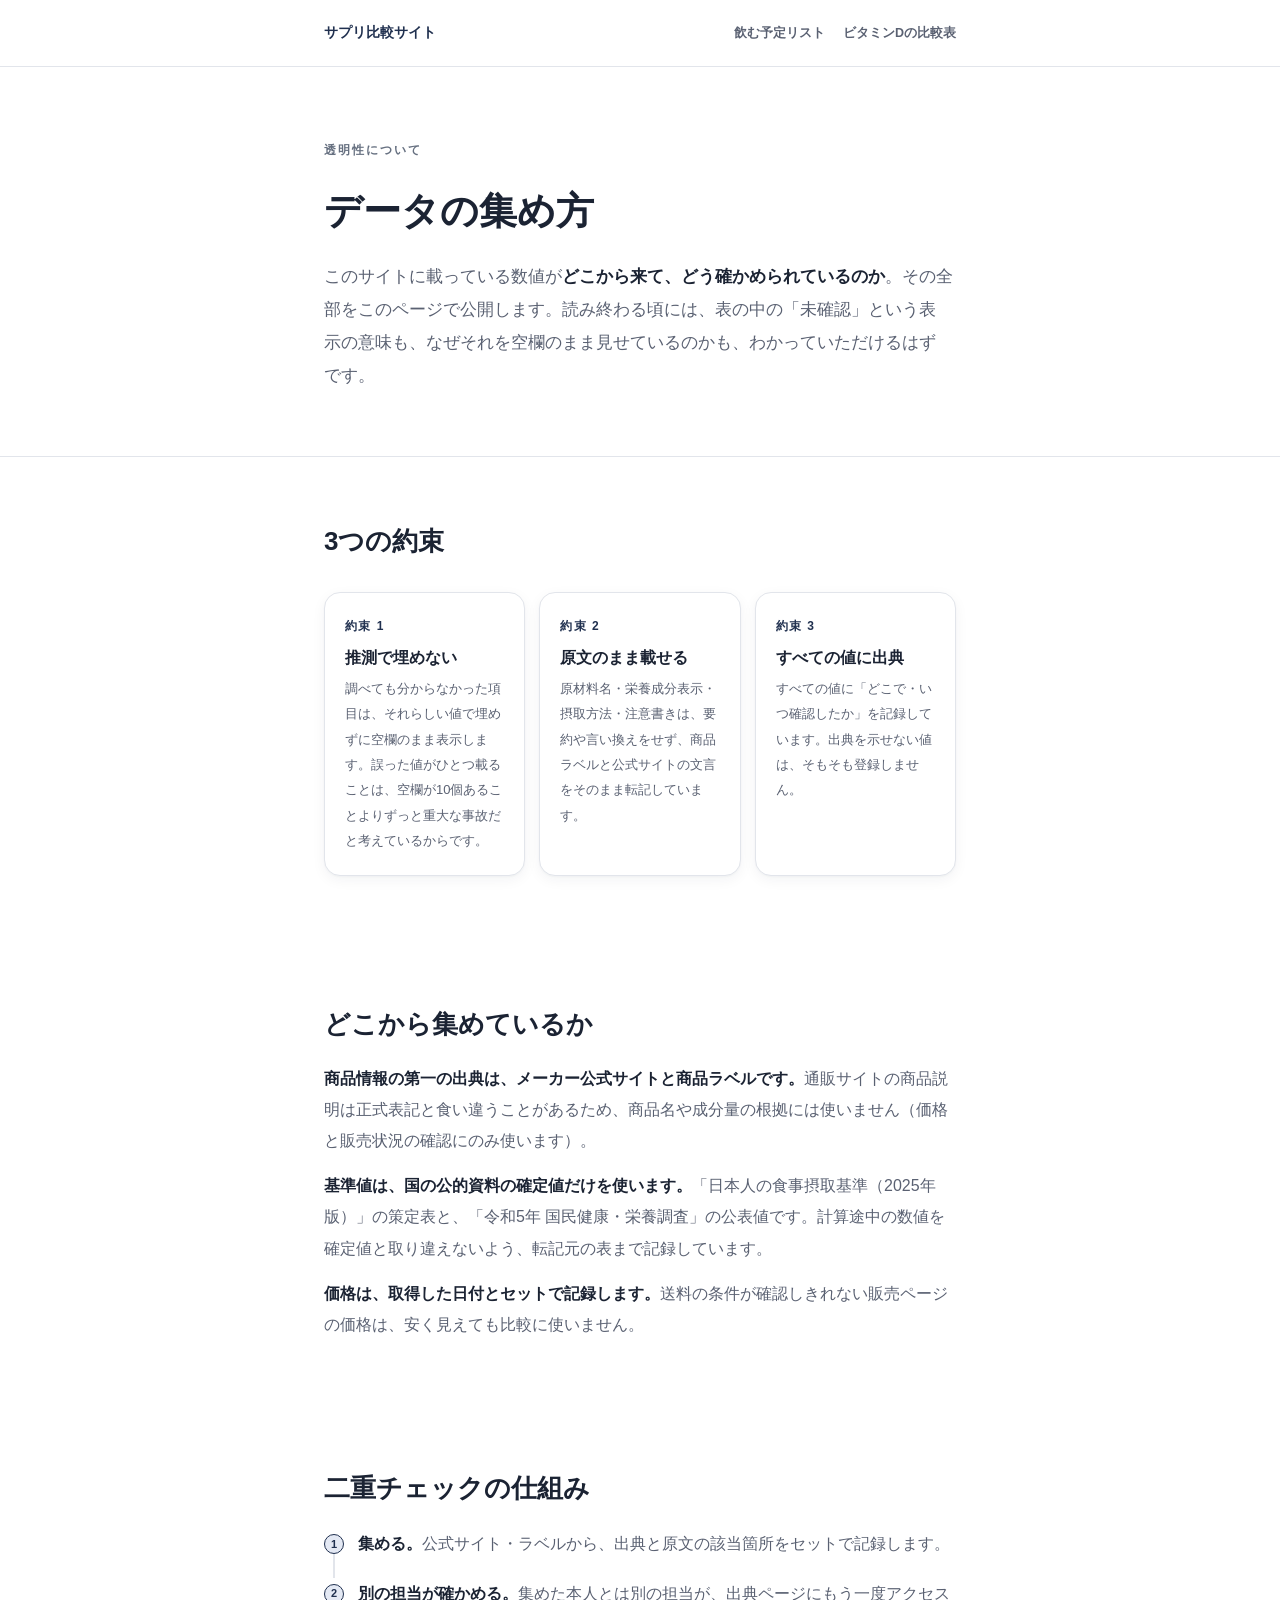
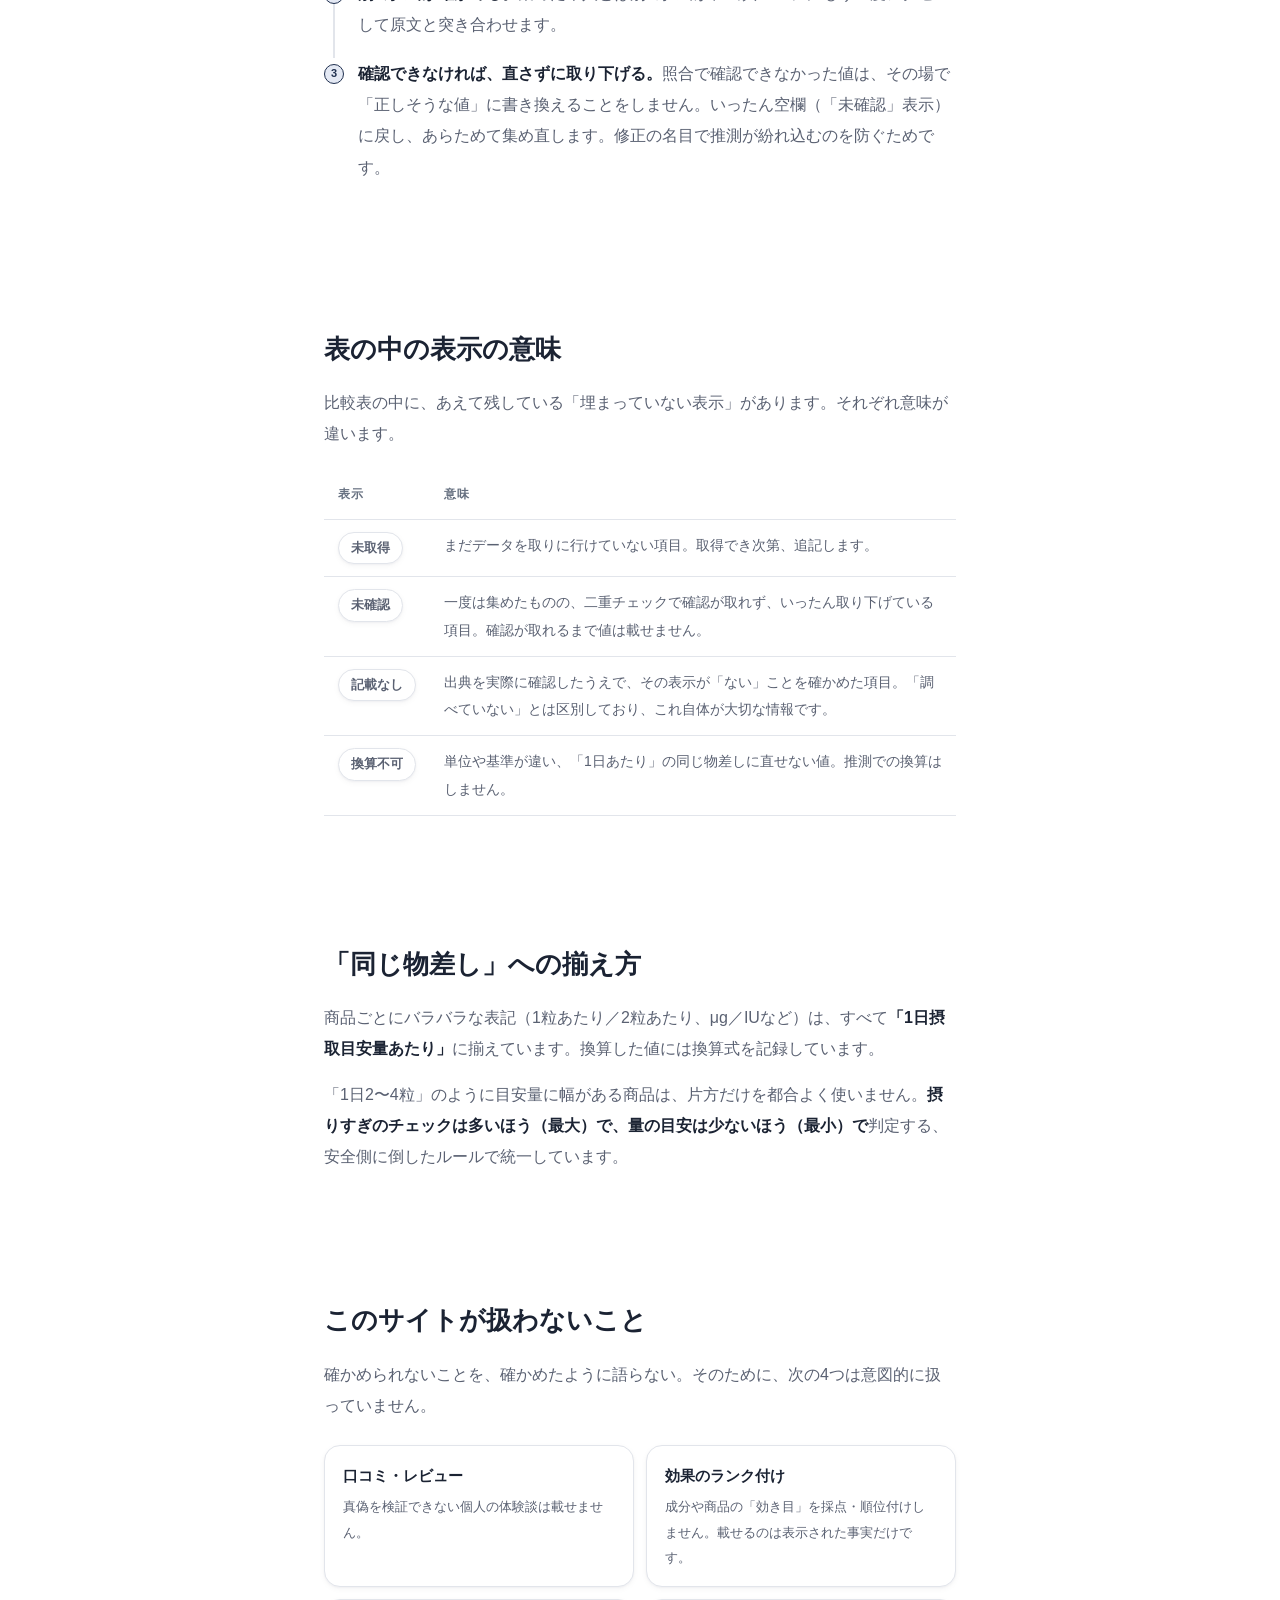
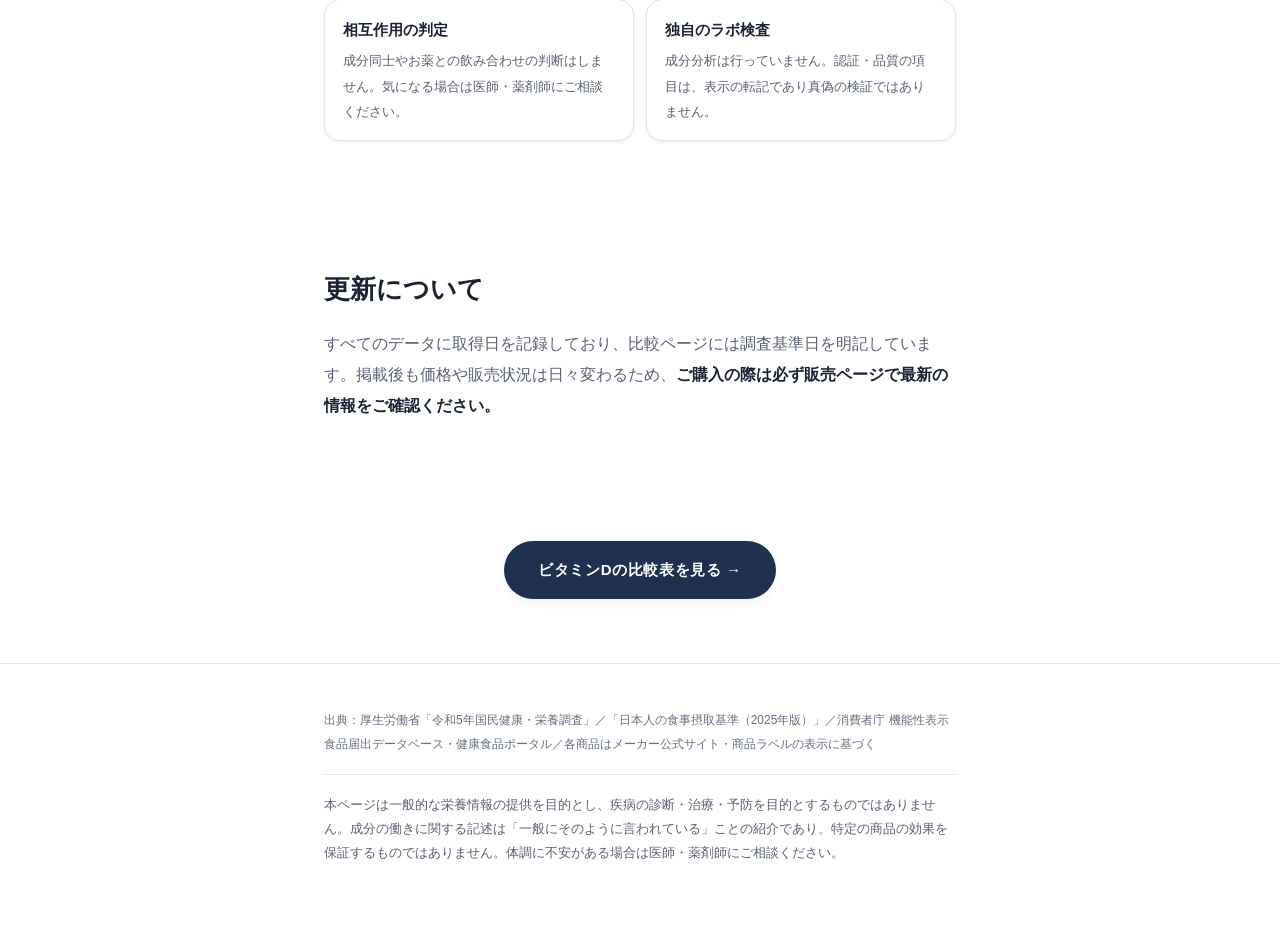
==== commit f00eca29: "UI検品改修A1〜C5(モバイル下部バー1行化・表ヘッダー固定・共有URL閲覧モード・倍表記・コントラストAA・サイト名(仮)サプリ比較サイト) Co-Authored-By: Claude Fabl" ====
--- a/about-data.html
+++ b/about-data.html
@@ -4,17 +4,17 @@
 <meta charset="utf-8">
 <meta name="viewport" content="width=device-width, initial-scale=1">
 <meta name="robots" content="noindex">
-<meta property="og:title" content="データの集め方 | 1日に必要なビタミン・ミネラルの、まとめサイト">
+<meta property="og:title" content="データの集め方 | サプリ比較サイト">
 <meta property="og:description" content="このサイトの数値がどこから来て、どう確かめられているか。収集の原則・二重チェック・表示の意味をすべて公開します。">
 <meta property="og:type" content="article">
 <meta property="og:url" content="https://takemoritoshihiko-png.github.io/supplement-db-site/about-data.html">
 <meta name="twitter:card" content="summary">
-<title>データの集め方 | 1日に必要なビタミン・ミネラルの、まとめサイト</title>
+<title>データの集め方 | サプリ比較サイト</title>
 </head>
 <body>
 <style>
   :root {
-    --bg: #FFFFFF; --surface: #FFFFFF; --ink: #1B2333; --ink2: #5A6172; --ink3: #8B92A3;
+    --bg: #FFFFFF; --surface: #FFFFFF; --ink: #1B2333; --ink2: #5A6172; --ink3: #667080;
     --line: #E2E5EB; --track: #EEF0F4;
     --g1: #20304F; --g1-soft: #E4E9F4; --g1-line: #CBD5E8;
     --g2: #C25E2E; --g2-soft: #F7E7DA; --g2-line: #E8C9B2;
@@ -22,7 +22,7 @@
   }
   @media (prefers-color-scheme: dark) {
     :root:not([data-theme="light"]) {
-      --bg: #15161A; --surface: #1D1F25; --ink: #ECEDF0; --ink2: #9AA0AC; --ink3: #6E7480;
+      --bg: #15161A; --surface: #1D1F25; --ink: #ECEDF0; --ink2: #9AA0AC; --ink3: #8A91A0;
       --line: #2A2D35; --track: #262932;
       --g1: #5E7FD1; --g1-soft: #1D2434; --g1-line: #31405E;
       --g2: #C97B3E; --g2-soft: #2A2018; --g2-line: #4A3521;
@@ -30,7 +30,7 @@
     }
   }
   :root[data-theme="dark"] {
-    --bg: #15161A; --surface: #1D1F25; --ink: #ECEDF0; --ink2: #9AA0AC; --ink3: #6E7480;
+    --bg: #15161A; --surface: #1D1F25; --ink: #ECEDF0; --ink2: #9AA0AC; --ink3: #8A91A0;
     --line: #2A2D35; --track: #262932;
     --g1: #5E7FD1; --g1-soft: #1D2434; --g1-line: #31405E;
     --g2: #C97B3E; --g2-soft: #2A2018; --g2-line: #4A3521;
@@ -51,6 +51,11 @@
 
   .topbar { padding:20px 0; border-bottom:1px solid var(--line); }
   .topbar a { font-size:13.5px; font-weight:700; color:var(--g1); text-decoration:none; }
+  .topbar .tb-in { display:flex; align-items:center; justify-content:space-between; gap:16px; }
+  .slogo { font-size:15px; font-weight:900; color:var(--ink); text-decoration:none; }
+  .tnav { display:flex; gap:18px; }
+  .tnav a { font-size:12.5px; font-weight:700; color:var(--ink2); text-decoration:none; }
+  .tnav a:hover { color:var(--g1); }
 
   .hero { padding:72px 0 64px; border-bottom:1px solid var(--line); }
 
@@ -104,7 +109,7 @@
   .btn { box-shadow:var(--shadow); }
 </style>
 
-<div class="topbar"><div class="wrap"><a href="index.html">← トップへ戻る</a></div></div>
+<div class="topbar"><div class="wrap tb-in"><a class="slogo" href="index.html">サプリ比較サイト</a><nav class="tnav"><a href="matrix.html">飲む予定リスト</a><a href="vitamin-d.html">ビタミンDの比較表</a></nav></div></div>
 
 <div class="hero">
   <div class="wrap">
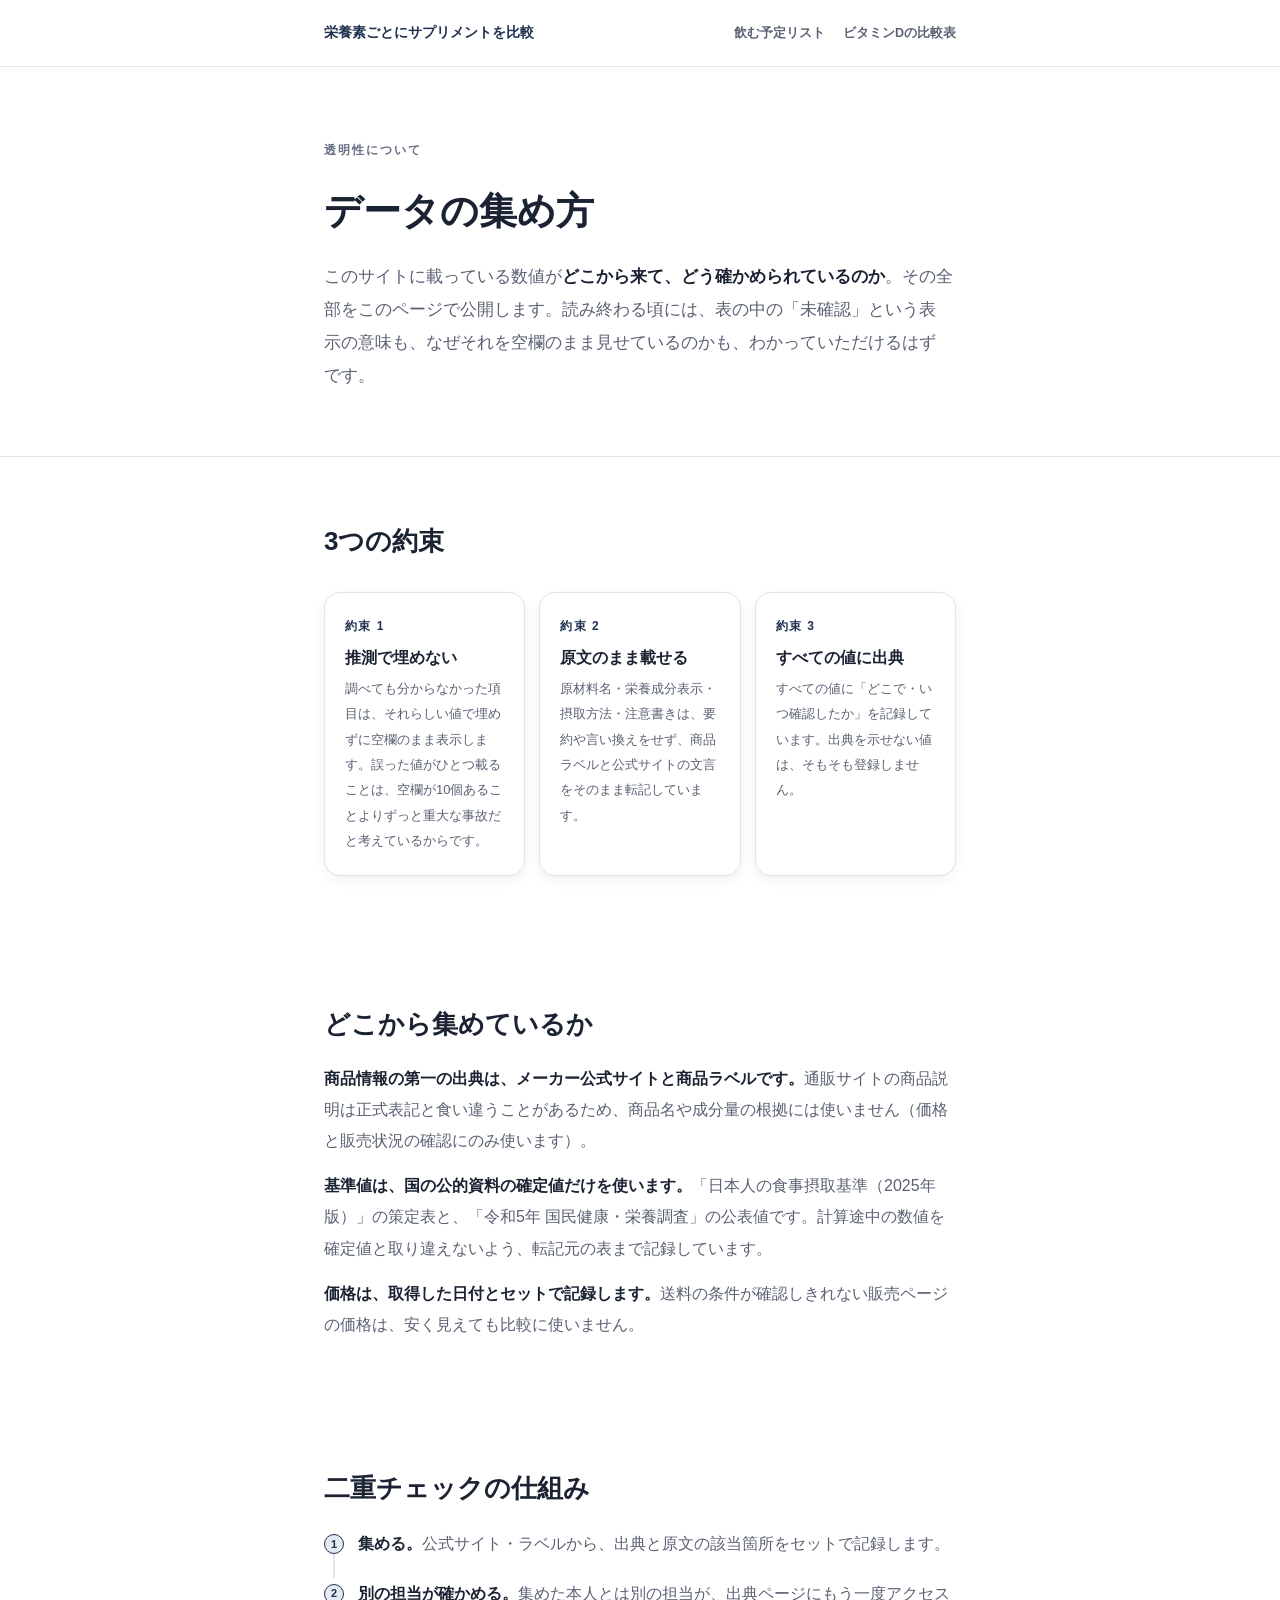
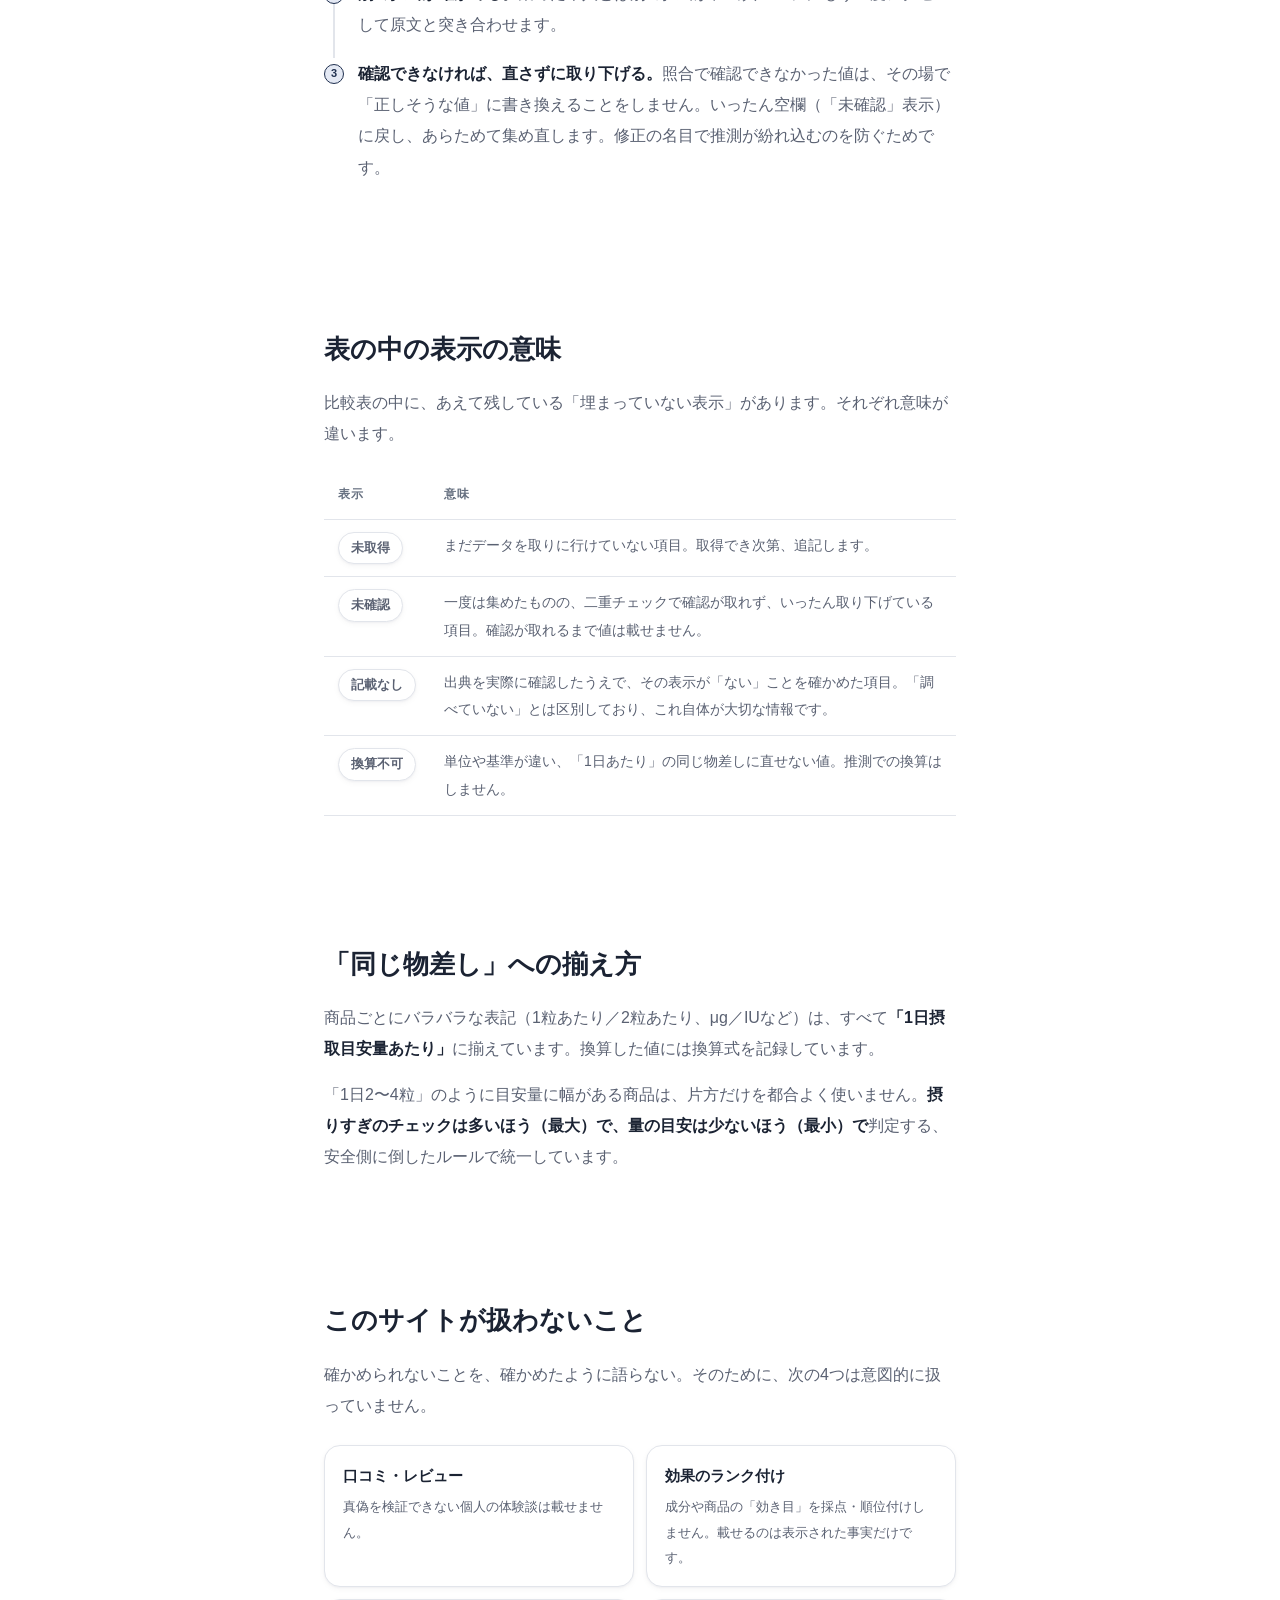
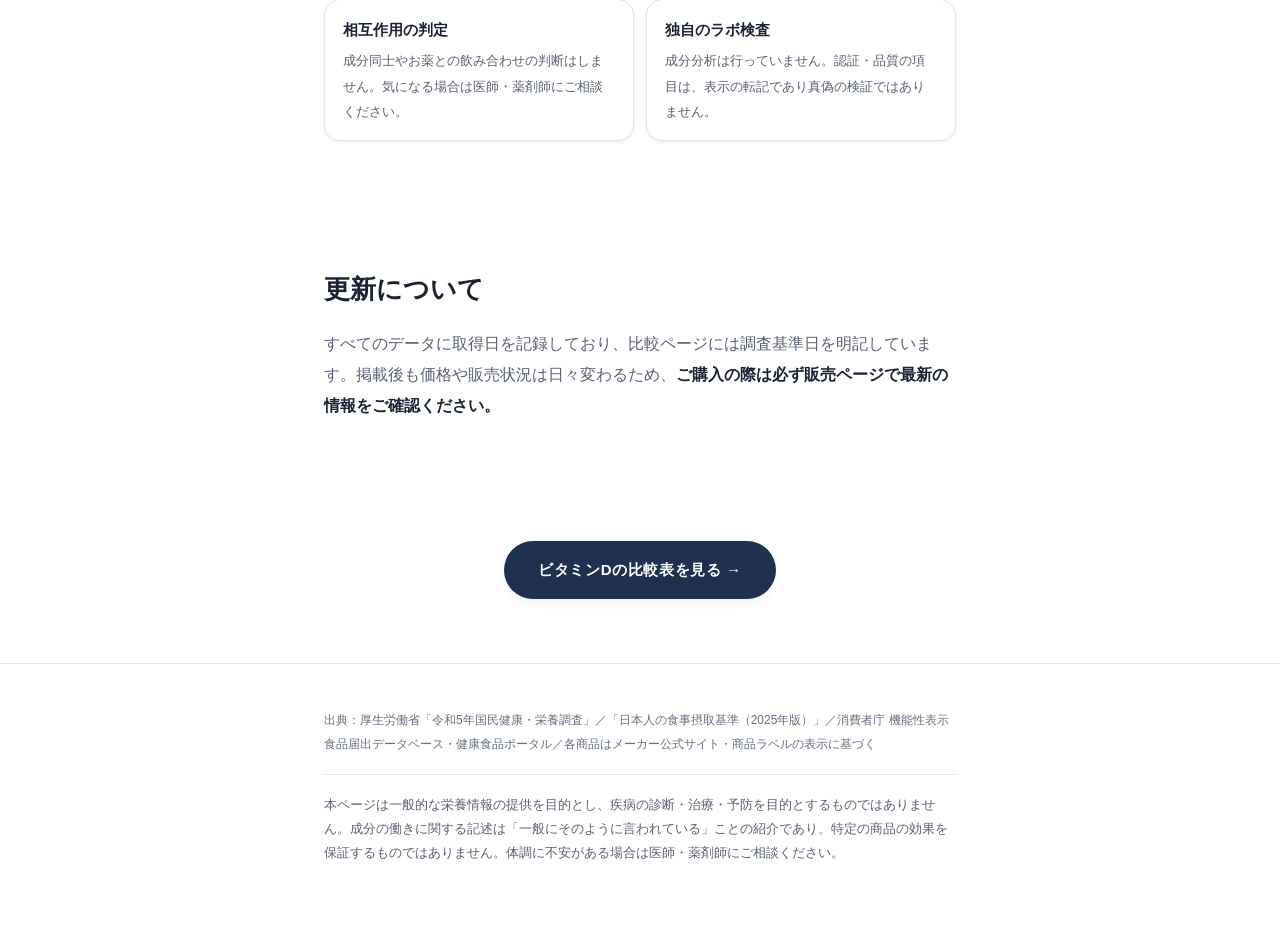
==== commit 9a3e1d8d: "ページを大幅に簡素化: 基準値を1行に畳む・ヘッダーに栄養素プルダウン Co-Authored-By: Claude Opus 5 (1M context) <noreply@anthropic.co" ====
--- a/about-data.html
+++ b/about-data.html
@@ -4,12 +4,12 @@
 <meta charset="utf-8">
 <meta name="viewport" content="width=device-width, initial-scale=1">
 <meta name="robots" content="noindex">
-<meta property="og:title" content="データの集め方 | サプリ比較サイト">
+<meta property="og:title" content="データの集め方 | 栄養素ごとにサプリメントを比較">
 <meta property="og:description" content="このサイトの数値がどこから来て、どう確かめられているか。収集の原則・二重チェック・表示の意味をすべて公開します。">
 <meta property="og:type" content="article">
 <meta property="og:url" content="https://takemoritoshihiko-png.github.io/supplement-db-site/about-data.html">
 <meta name="twitter:card" content="summary">
-<title>データの集め方 | サプリ比較サイト</title>
+<title>データの集め方 | 栄養素ごとにサプリメントを比較</title>
 </head>
 <body>
 <style>
@@ -109,7 +109,7 @@
   .btn { box-shadow:var(--shadow); }
 </style>
 
-<div class="topbar"><div class="wrap tb-in"><a class="slogo" href="index.html">サプリ比較サイト</a><nav class="tnav"><a href="matrix.html">飲む予定リスト</a><a href="vitamin-d.html">ビタミンDの比較表</a></nav></div></div>
+<div class="topbar"><div class="wrap tb-in"><a class="slogo" href="index.html">栄養素ごとにサプリメントを比較</a><nav class="tnav"><a href="matrix.html">飲む予定リスト</a><a href="vitamin-d.html">ビタミンDの比較表</a></nav></div></div>
 
 <div class="hero">
   <div class="wrap">
